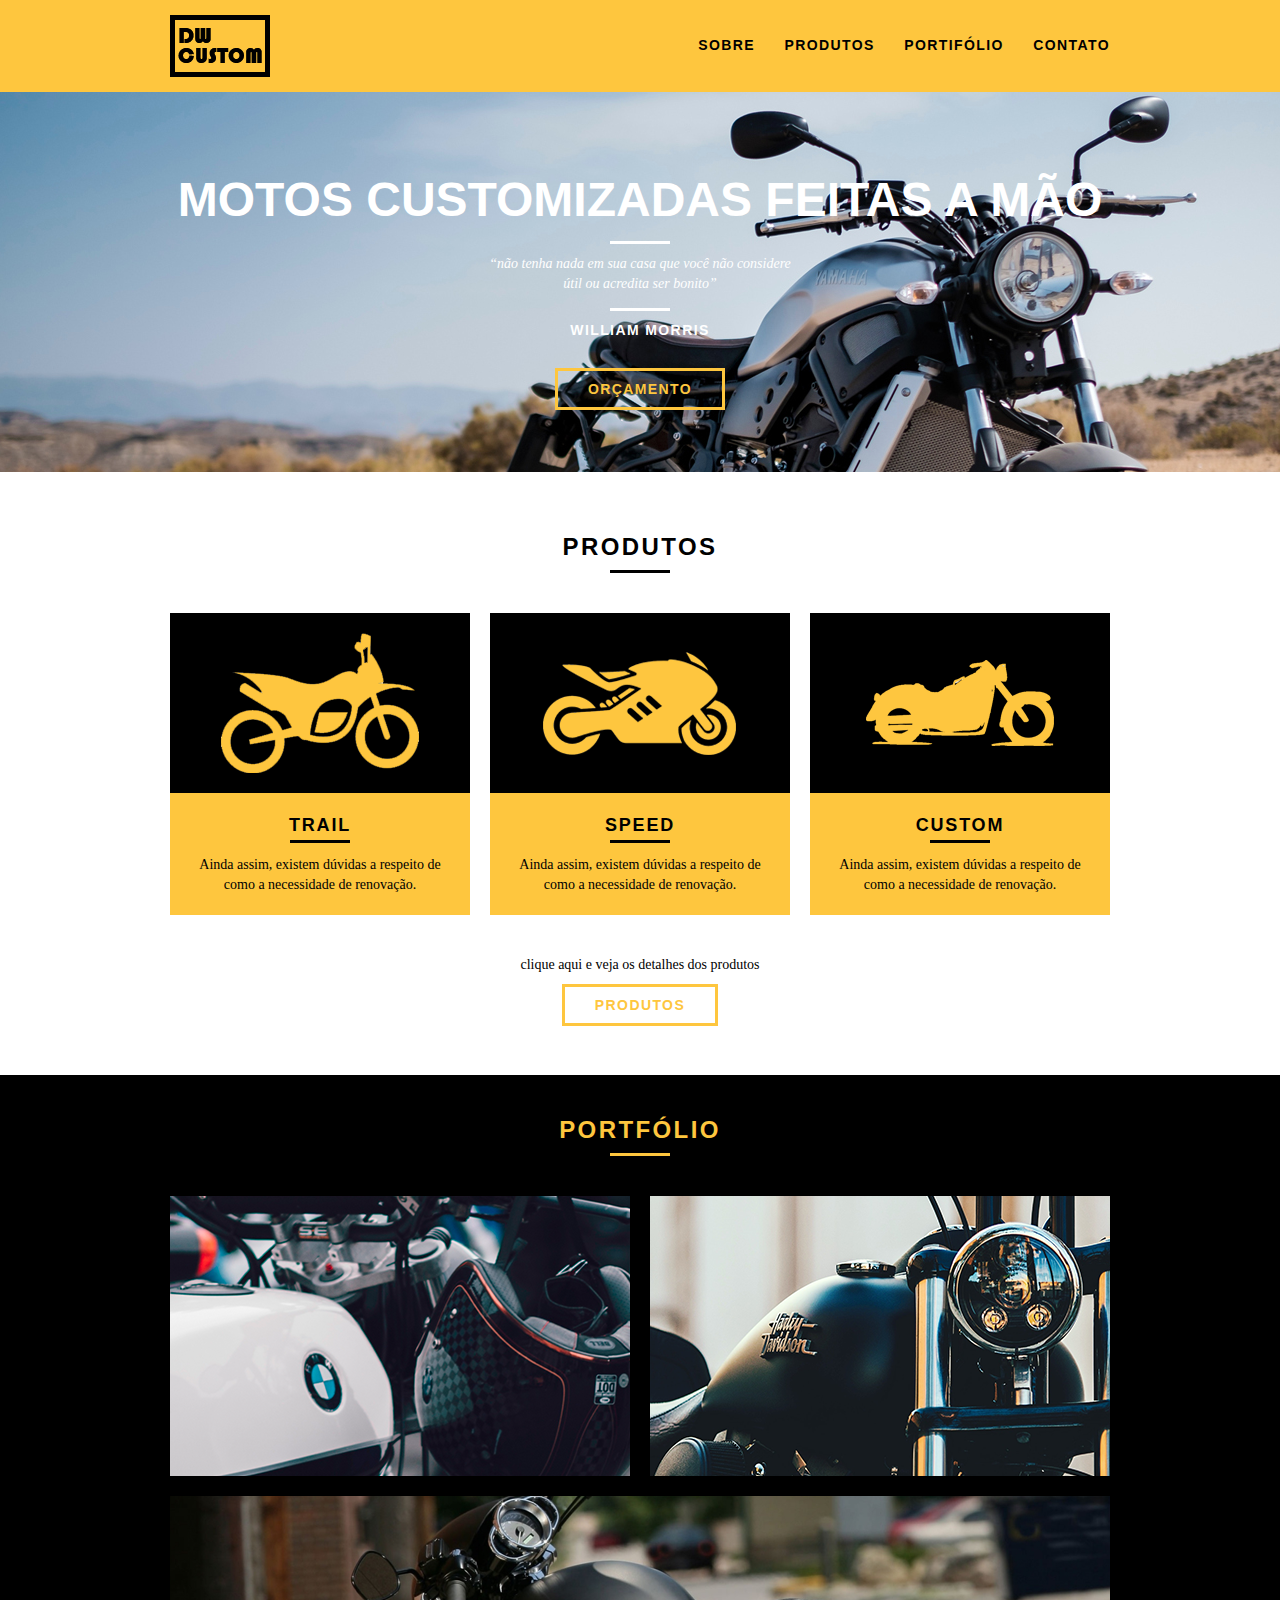
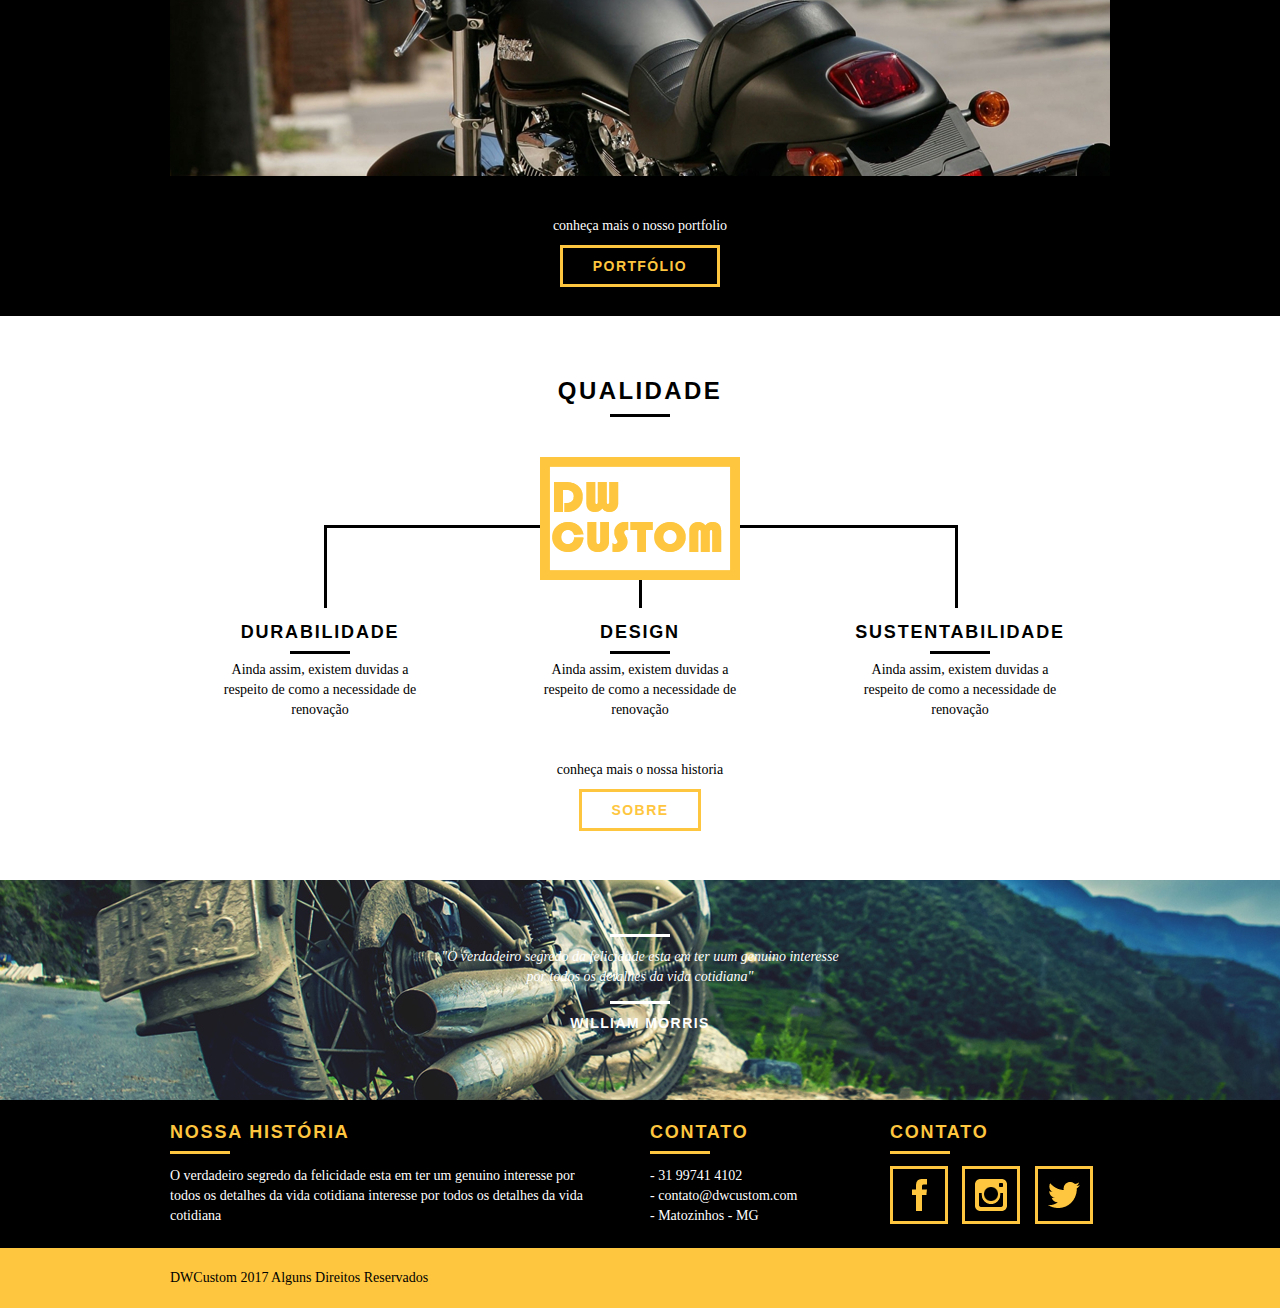
==== web/index.html @ bcb13398 "Site Pronto" ====
<!DOCTYPE html>
<html lang="pt-br">
	<head>
		<meta charset="utf-8">
		<title>DW Custom</title>
		<link rel="stylesheet" href="css/normalize.css">
		<link rel="stylesheet" href="css/reset.css">
		<link rel="stylesheet" href="css/grid.css">
		<link rel="stylesheet" href="css/style.css">
		<link rel="stylesheet" href="css/responsivo.css">

	</head>
	<body>
		<!-- -->
		<header class="header">
			<div class="container">
				<a href="index.html" class="grid-4">
					<img src="img/dwcustom.png" alt="Dw Custom">
				</a>
				<nav class="grid-12 header_menu">
					<ul>
						<li><a href="sobre.html">Sobre</a></li>
						<li><a href="produtos.html">Produtos</a></li>
						<li><a href="portfolio.html">Portifólio</a></li>
						<li><a href="contato.html">Contato</a></li>
					</ul>
				</nav>
			</div>
		</header>

		<section class="introducao">
			<div class="container">
				<h1>Motos Customizadas Feitas a Mão</h1>
				<blockquote class="quote-externo">
					<p>“não tenha nada em sua casa que você não considere útil ou acredita ser bonito”</p>
					<cite>WILLIAM MORRIS</cite>
				</blockquote>
				<a href="produtos.html" class="btn">Orçamento</a>
			</div>
		</section>

		<section class="produtos container">
			<h2 class="subtitulo">Produtos</h2>
			<ul class="produtos_lista">

				<li class="grid-1-3">
					<div class="produto_icone">
						<img src="img/produtos/trail.png" alt="Bikcraft Passeio">
					</div>
					<h3>Trail</h3>
					<p>Ainda assim, existem dúvidas a respeito de como a necessidade de renovação.</p>
				</li>

				<li class="grid-1-3">
					<div class="produto_icone">
						<img src="img/produtos/speed.png" alt="Bikcraft Passeio">
					</div>
					<h3>Speed</h3>
					<p>Ainda assim, existem dúvidas a respeito de como a necessidade de renovação.</p>
				</li>

				<li class="grid-1-3">
					<div class="produto_icone">
						<img src="img/produtos/custom.png" alt="Bikcraft Passeio">
					</div>
					<h3>Custom</h3>
					<p>Ainda assim, existem dúvidas a respeito de como a necessidade de renovação.</p>
				</li>

			</ul>

			<div class="call">
				<p>clique aqui e veja os detalhes dos produtos</p>
				<a href="produtos.html" class="btn btn-preto">Produtos</a>
			</div>

		</section>

		<!-- Fecha Produtos -->
		<section class="portfolio">
			<div class="container">
				<h2 class="subtitulo">Portfólio</h2>
				<ul class="portfolio_lista">
					<li class="grid-8"><img src="img/portfolio/foto-1.png" alt="Foto Um"></li>
					<li class="grid-8"><img src="img/portfolio/foto-2.png" alt="Foto Dois"></li>
					<li class="grid-16"><img src="img/portfolio/foto-3.png" alt="Foto Tres"></li>
				</ul>
				<div class="call">
					<p>conheça mais o nosso portfolio</p>
					<a href="portfolio.html" class="btn">Portfólio</a>
				</div>
			</div>

		</section>

		<section class="qualidade container">
			<h2 class="subtitulo">Qualidade</h2>
			<img src="img/dwcustom-qualidade.png" alt="dwcustom">
			<ul class="qualidade_lista">
				<li class="grid-1-3">
					<h3>Durabilidade</h3>
					<p>Ainda assim, existem duvidas a respeito de como a necessidade de renovação</p>
				</li>
				<li class="grid-1-3">
					<h3>Design</h3>
					<p>Ainda assim, existem duvidas a respeito de como a necessidade de renovação</p>
				</li>
				<li class="grid-1-3">
					<h3>Sustentabilidade</h3>
					<p>Ainda assim, existem duvidas a respeito de como a necessidade de renovação</p>
				</li>
			</ul>
			<div class="call">
				<p>conheça mais o nossa historia</p>
				<a href="sobre.html" class="btn btn-preto">Sobre</a>
			</div>
		</section>

		<section class="quebra">
			<blockquote class="quote-externo container">
				<p>"O verdadeiro segredo da felicidade esta em ter uum genuino interesse por todos os detalhes da vida cotidiana"</p>
				<cite>WILLIAM MORRIS</cite>
			</blockquote>
		</section>

		<footer>
			<div class="footer">
				<div class="container">

					<div class="grid-8 footer_historia">
						<h3>Nossa História</h3>
						<p>O verdadeiro segredo da felicidade esta em ter um genuino
							 interesse por todos os detalhes da vida cotidiana
							 interesse por todos os detalhes da vida cotidiana</p>
					</div>

					<div class="grid-4 footer_contato">
						<h3>Contato</h3>
						<ul>
							<li>- 31 99741 4102</li>
							<li>- contato@dwcustom.com</li>
							<li>- Matozinhos - MG</li>
						</ul>
					</div>

					<div class="grid-4 footer_redes">
						<h3>Contato</h3>
						<ul>
							<li><a href="http://facebook.com" target="_blank"><img src="img/redes-sociais/facebook.png" alt="facebook"></a></li>
							<li><a href="http://instagram.com" target="_blank"><img src="img/redes-sociais/instagram.png" alt="facebook"></a></li>
							<li><a href="http://twitter.com" target="_blank"><img src="img/redes-sociais/twitter.png" alt="facebook"></a></li>

						</ul>
					</div>
				</div>
			</div>
			<div class="copy">
				<div class="container">
					<p class="grid-16">DWCustom 2017 Alguns Direitos Reservados</p>
				</div>

			</div>
		</footer>


	</body>
</html>
---- web/css/grid.css ----
*, *:before, *:after {
  -webkit-box-sizing: border-box;
  -moz-box-sizing: border-box;
  box-sizing: border-box;
}

.container {
	width: 960px;
	margin: 0 auto;
	padding: 0px;
	position: relative;
}

.container:after, .container:before {
	content: " ";
	display: table;
}

.container:after {
	clear: both;
}

.grid-1, .grid-2, .grid-3, .grid-4, .grid-5, .grid-6, .grid-7, .grid-8, .grid-9, .grid-10, .grid-11, .grid-12, .grid-13, .grid-14, .grid-15, .grid-16, .grid-1-3 {
	float: left;
	margin-left: 10px;
	margin-right: 10px;
}

.grid-1 	{width: 40px;}
.grid-2 	{width: 100px;}
.grid-3 	{width: 160px;}
.grid-4 	{width: 220px;}
.grid-5 	{width: 280px;}
.grid-6 	{width: 340px;}
.grid-7 	{width: 400px;}
.grid-8 	{width: 460px;}
.grid-9 	{width: 520px;}
.grid-10 	{width: 580px;}
.grid-11 	{width: 640px;}
.grid-12 	{width: 700px;}
.grid-13 	{width: 760px;}
.grid-14 	{width: 820px;}
.grid-15 	{width: 880px;}
.grid-16 	{width: 940px;}
.grid-1-3	{width: 300px;}

@media only screen and (min-width: 768px) and (max-width: 959px) {

  .container {
  	width: 768px;
  }

  .grid-1 	{width: 28px;}
  .grid-2 	{width: 76px;}
  .grid-3 	{width: 124px;}
  .grid-4 	{width: 172px;}
  .grid-5 	{width: 220px;}
  .grid-6 	{width: 268px;}
  .grid-7 	{width: 316px;}
  .grid-8 	{width: 364px;}
  .grid-9 	{width: 412px;}
  .grid-10 	{width: 460px;}
  .grid-11 	{width: 508px;}
  .grid-12 	{width: 556px;}
  .grid-13 	{width: 604px;}
  .grid-14 	{width: 652px;}
  .grid-15 	{width: 700px;}
  .grid-16 	{width: 748px;}
  .grid-1-3	{width: 236px;}

}

@media only screen and (max-width: 767px) {
  .container {
  	width: 300px;
  }

  .grid-1, .grid-2, .grid-3, .grid-4, .grid-5, .grid-6, .grid-7, .grid-8, .grid-9, .grid-10, .grid-11, .grid-12, .grid-13, .grid-14, .grid-15, .grid-16, .grid-1-3 {
    width: 300px;
    margin: 0 0 20px 0;
    float: none;
  }
}
---- web/css/style.css ----
/* Estilos Gerais */

body {
	font-family: Arial, Helvetica, sans-serif;
}

p {
	font-family: Georgia, "Times New Roman", serif;
	font-size: 14px;
	line-height: 20px;
}

img {
	display: block;
	max-width: 100%;
}

.btn {
	border: 3px solid #fec63e;
	padding: 10px 30px;
	color: #fec63e;
	font-size: 14px;
	line-height: 20px;
	text-transform: uppercase;
	font-weight: bold;
	letter-spacing: .1em;
}

.btn:hover {
	color: #fff;
	border-color: #fff;
}

.btn.btn-preto:hover {
	color: #000;
	border-color: #000;
}

.subtitulo {
	font-size: 24px;
	line-height: 30px;
	font-weight: bold;
	letter-spacing: .1em;
	color: #000;
	text-transform: uppercase;
	text-align: center;
	margin-bottom: 40px;
}

.subtitulo:after {
	content: "";
	display: block;
	width: 60px;
	height: 3px;
	background: #000;
	margin: 8px auto;
}

.subtitulo-interno {
	font-size: 24px;
	line-height: 30px;
	font-weight: bold;
	letter-spacing: .1em;
	color: #000;
	text-transform: uppercase;
	margin-bottom: 20px;
}

.subtitulo-interno:after {
	content: "";
	display: block;
	width: 60px;
	height: 3px;
	background: #000;
	margin: 8px 0;
}

/* Header */

.header {
	position: fixed;
	top: 0;
	width: 100%;
	background: #fec63e; /* Amarelo */
	padding: 15px 0;
	z-index: 10;
}

.header_menu {
	text-align: right;
}

.header_menu ul li {
	display: inline-block;
	margin-left: 25px;
	margin-top: 20px;
}

.header_menu ul li a {
	color: #000;
	font-weight: bold;
	text-transform: uppercase;
	letter-spacing: .1em;
	font-size: 14px;
	line-height: 20px;
	padding: 10px 0;
}

.header_menu ul li a:hover {
	color: #FFF;
}

.header_menu ul li a.menu_ativo {
	color: #FFF;
}

/* Introdução */

.introducao {
	width: 100%;
	height: 380px;
	background: url("../img/bg.jpg") no-repeat center;
	background-size: cover;
	margin-top: 92px;
	text-align: center;
	padding-top: 80px;
}

.introducao h1 {
	font-size: 48px;
	color: #FFF;
	font-weight: bold;
	text-transform: uppercase;
}

.quote-externo {
	max-width: 320px;
	margin: 0 auto;
	margin-bottom: 40px;
	color: white;
}

.quote-externo p {
	font-style: italic;
}

.quote-externo p:before, .quote-externo p:after {
	content: "";
	display: block;
	width: 60px;
	height: 3px;
	background: #fff;
	margin: 14px auto 10px auto;
}

.quote-externo cite {
	font-style: normal;
	font-weight: bold;
	font-size: 14px;
	letter-spacing: .1em;
}

/*Introducao Interna*/

.introducao-interna {
	width: 100%;
	margin-top: 92px;
	height: 160px;
	background-size: cover;
	text-align: center;
	color: #fff;
	padding-top: 30px;
}

.introducao-interna h1 {
	font-size: 36px;
	font-weight: bold;
	text-transform: uppercase;
}

.introducao-interna h1:after {
	content: "";
	display: block;
	width: 60px;
	height: 3px;
	background: #fff;
	margin: 6px auto 10px auto;
}


/*Produtos*/

.produtos {
	padding: 60px 0;
}

.produtos_lista li{
	background: #fec63e;
	text-align: center;
}

.produtos_lista li img{
	margin: 0 auto;
}

.produtos_lista li h3{
	font-weight: bold;
	font-size: 18px;
	line-height: 25px;
	text-transform: uppercase;
	letter-spacing: .1em;
	margin-top: 20px;
}

.produtos_lista li h3:after{
	content: "";
	display: block;
	width: 60px;
	height: 3px;
	background: #000;
	margin: 2px auto;
}

.produtos_lista li p {
	padding: 10px 20px 20px 20px;
}

.produto_icone {
	background: #000;
	padding: 20px;
}

.call {
	padding-top: 40px;
	text-align: center;
	clear: both;
}

.call p{
	margin-bottom: 20px;
}

/*Portfólio*/

.portfolio {
	width: 100%;
	background: #000;
	padding: 40px 0;
}

.portfolio .subtitulo {
	color: #fec63e;
}

.portfolio .subtitulo:after {
	background: #fec63e;
}

.portfolio_lista li:last-child {
	margin-top: 20px;
}

.portfolio .call p {
	color: #fff;
}

/*Qualidade*/

.qualidade {
	padding: 60px 0;
}

.qualidade:after {
	content: "";
	width: 634px;
	height: 83px;
	display: block;
	background: url("../img/linhas.png") no-repeat center;
	position: absolute;
	top: 209px;
	right: 162px;
	z-index: -1;
}

.qualidade img{
	margin: 0 auto;
}

.qualidade_lista {
	padding-top: 20px;
	overflow: auto; /* clear-fix */
}

.qualidade_lista li {
	text-align: center;
	padding: 0 40px;
}

.qualidade_lista li h3{
	font-weight: bold;
	font-size: 18px;
	line-height: 25px;
	text-transform: uppercase;
	letter-spacing: .1em;
	margin-top: 20px;
}

.qualidade_lista li h3:after{
	content: "";
	display: block;
	width: 60px;
	height: 3px;
	background: #000;
	margin: 6px auto;
}

/*Quebra*/

.quebra {
	width: 100%;
	height: 220px;
	background: url("../img/bg-footer.jpg") no-repeat center;
	background-size: cover;
	text-align: center;
	padding-top: 40px;
}

.quebra .quote-externo {
	max-width: 400px;
}

/*Footer*/

.footer {
	width: 100%;
	background: #000;
	color: #fff;
	padding: 20px 0;
}

.footer h3 {
	font-size: 18px;
	line-height: 25px;
	color: #fec63e;
	text-transform: uppercase;
	letter-spacing: .1em;
	font-weight: bold;
}

.footer h3:after {
	content: "";
	display: block;
	width: 60px;
	height: 3px;
	background: #fec63e;
	margin: 6px 0 12px 0;
}

.footer_historia {
	padding-right: 40px;
}

.footer_contato ul li {
	font-size: 14px;
	line-height: 20px;
	font-family: Georgia, "Times New Roman", serif;
}

.footer_redes ul li {
	display: inline-block;
	margin-right: 10px;
}

.footer_redes ul li a {
	border: 3px solid #fec63e;
	display: block;
	padding: 10px;
}

.footer_redes ul li a:hover {
	border-color: #fff;
}

.copy {
	width: 100%;
	background: #fec63e;
	padding: 20px 0;
}
---- web/css/responsivo.css ----
/*Estilo para Tablets*/


@media only screen and (min-width: 768px) and (max-width: 959px) {

/*Qualidade_home */

  .qualidade:after {
    right: 66px;
  }

  .qualidade_lista li {
  	padding: 0 10px;
  }

/* Footer */

  .footer_redes ul li a {
  	border: 3px solid #fec63e;
  	display: block;
  	padding: 6px;
  }

  .footer_redes ul li a img{
  	width: 26px;
    height: 26px;
  }

/*Produtos*/
  .produto_item h2 {
  	top: -150px;
  	margin-bottom: -56px;
  }

  .produto_icone {
  	padding: 41px 0;
  }

  .produto_info p{
  	font-size: 14px;
  	line-height: 20px;
  	height: 122px;
  	padding: 20px 30px;
  }

  .produto_info ul li {
  	width: 181px;
  	height: 49px;
  }

}

/*Final do Estilo para Tablet */


/*Estilo para Smartphone*/
@media only screen and (max-width: 767px) {

  /*Header*/

  .header {
    position: relative;
  }

  .header img{
    margin: 0 auto 10px auto;
    padding-bottom: 0px;
  }

  .header_menu{
    text-align: center;
  }

  .header_menu ul li {
    margin: 5px;
  }
  .header_menu ul li a {
    border: 4px solid #000;
    width: 136px;
    display: block;
    float: left;
  }

  .header_menu ul li a:hover {
    border-color: #fff;
  }

  .header_menu ul li a.menu_ativo {
  	border-color: #FFF;
  }


  /* Introdução */
  .introducao {
    margin-top: 0px;
    padding-top: 40px;
    background: url("../img/bg-mobile.jpg") no-repeat center;
  	background-size: cover;
  }

  .introducao h1 {
  	font-size: 36px;
  }
/* Introdução Interna */

  .introducao-interna {
  	margin-top: 0px;
  }

/*Call*/
  .call {
  	padding-top: 10px;

  }
/*Qualidade*/
  .qualidade:after {
    display: none;
  }

/*Missão*/
  .missao_sobre p {
    font-size: 14px;
    line-height: 20px;
  	padding-right: 0px;
  }

  .missao_sobre ul li {
    font-size: 14px;
    line-height: 25px;
  }

/*Produtos*/
    .produto_item h2 {
    	top: -100px;
    	margin-bottom: -68px;
    }

    .produto_icone {
    	padding: 41px 0;
    }

    .produto_info p{
    	font-size: 14px;
    	line-height: 20px;
      height: auto;
    	padding: 20px 30px;
    }

    .produto_info ul li {
    	width: 149px;
    	height: 49px;
      font-size: 14px;
      line-height: 20px;
      padding-top: 14px;
    }

    .form {
    	padding-right: 0px;
    }

    .orcamento_dados ul {
    	padding-right: 0px;
    }

/*Contato*/
  .contato_form {
  	padding-right: 0px;
    margin-bottom: 20px;
  }
}
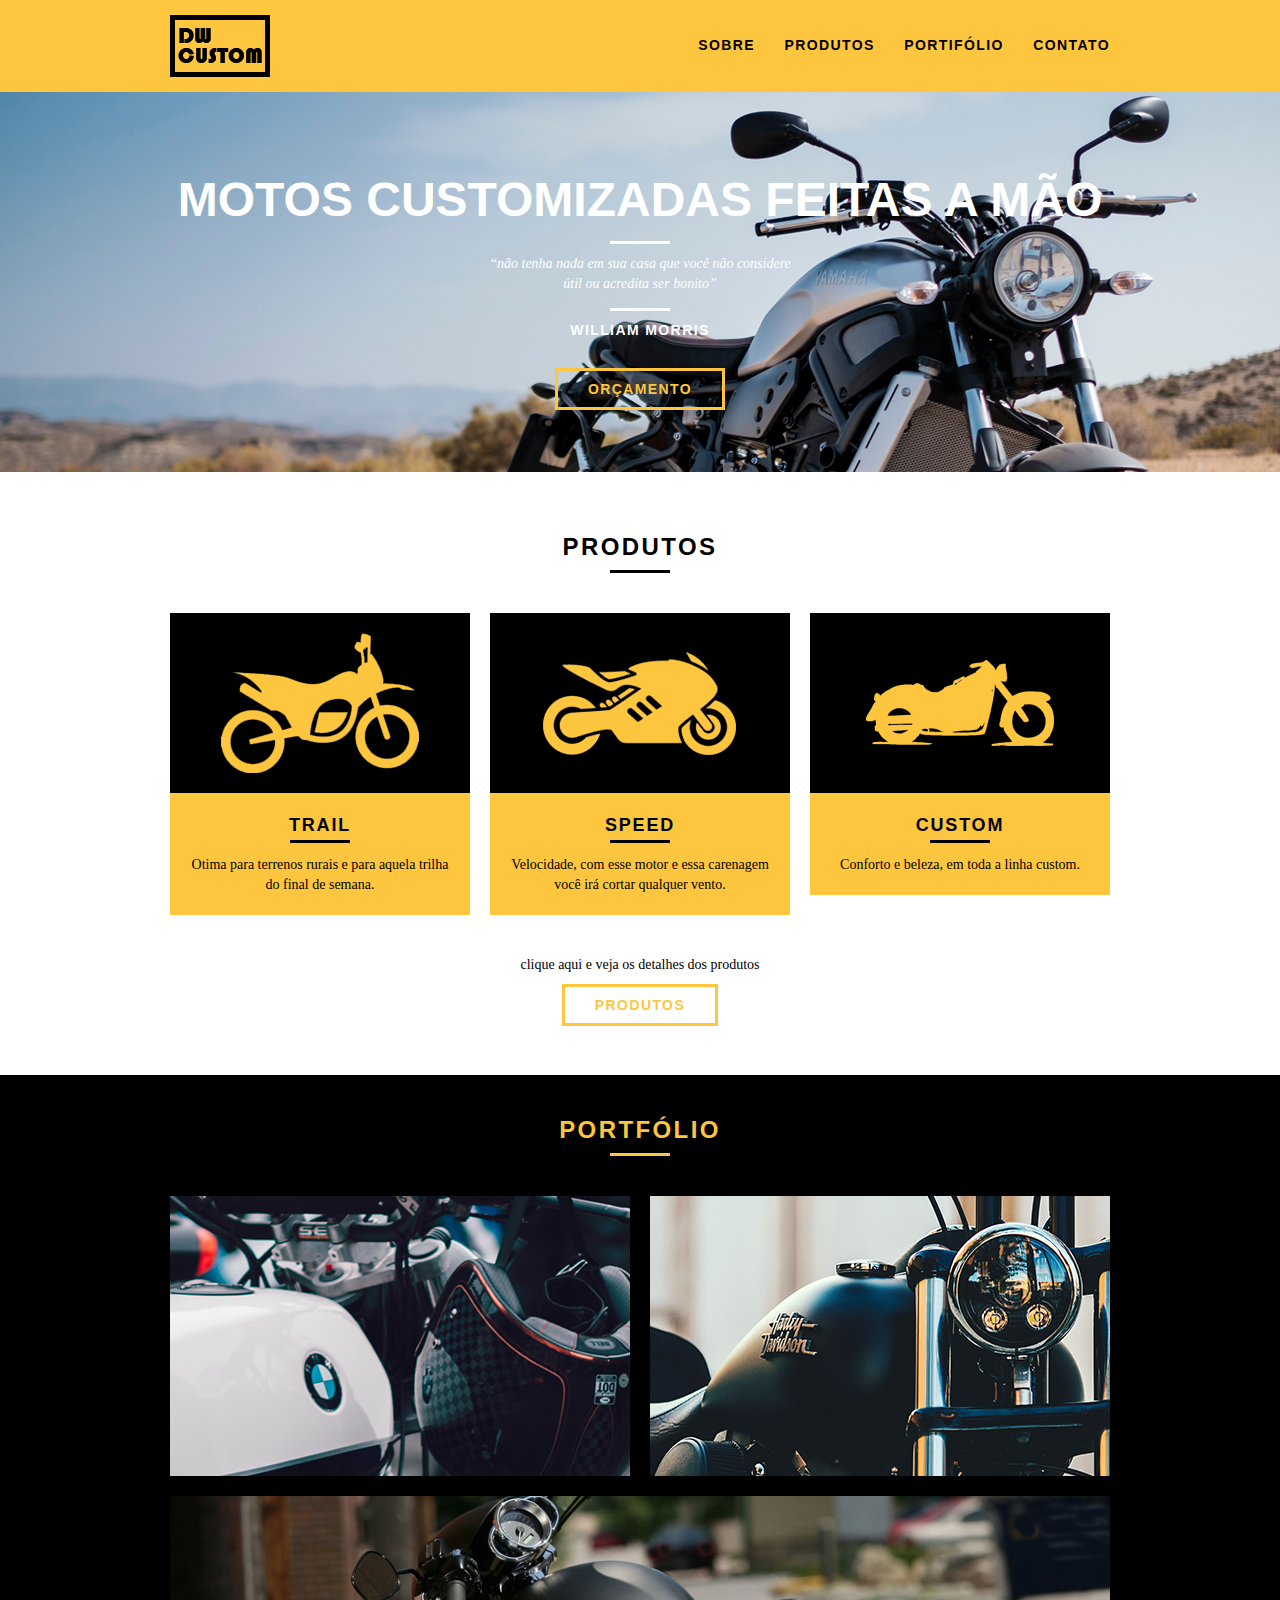
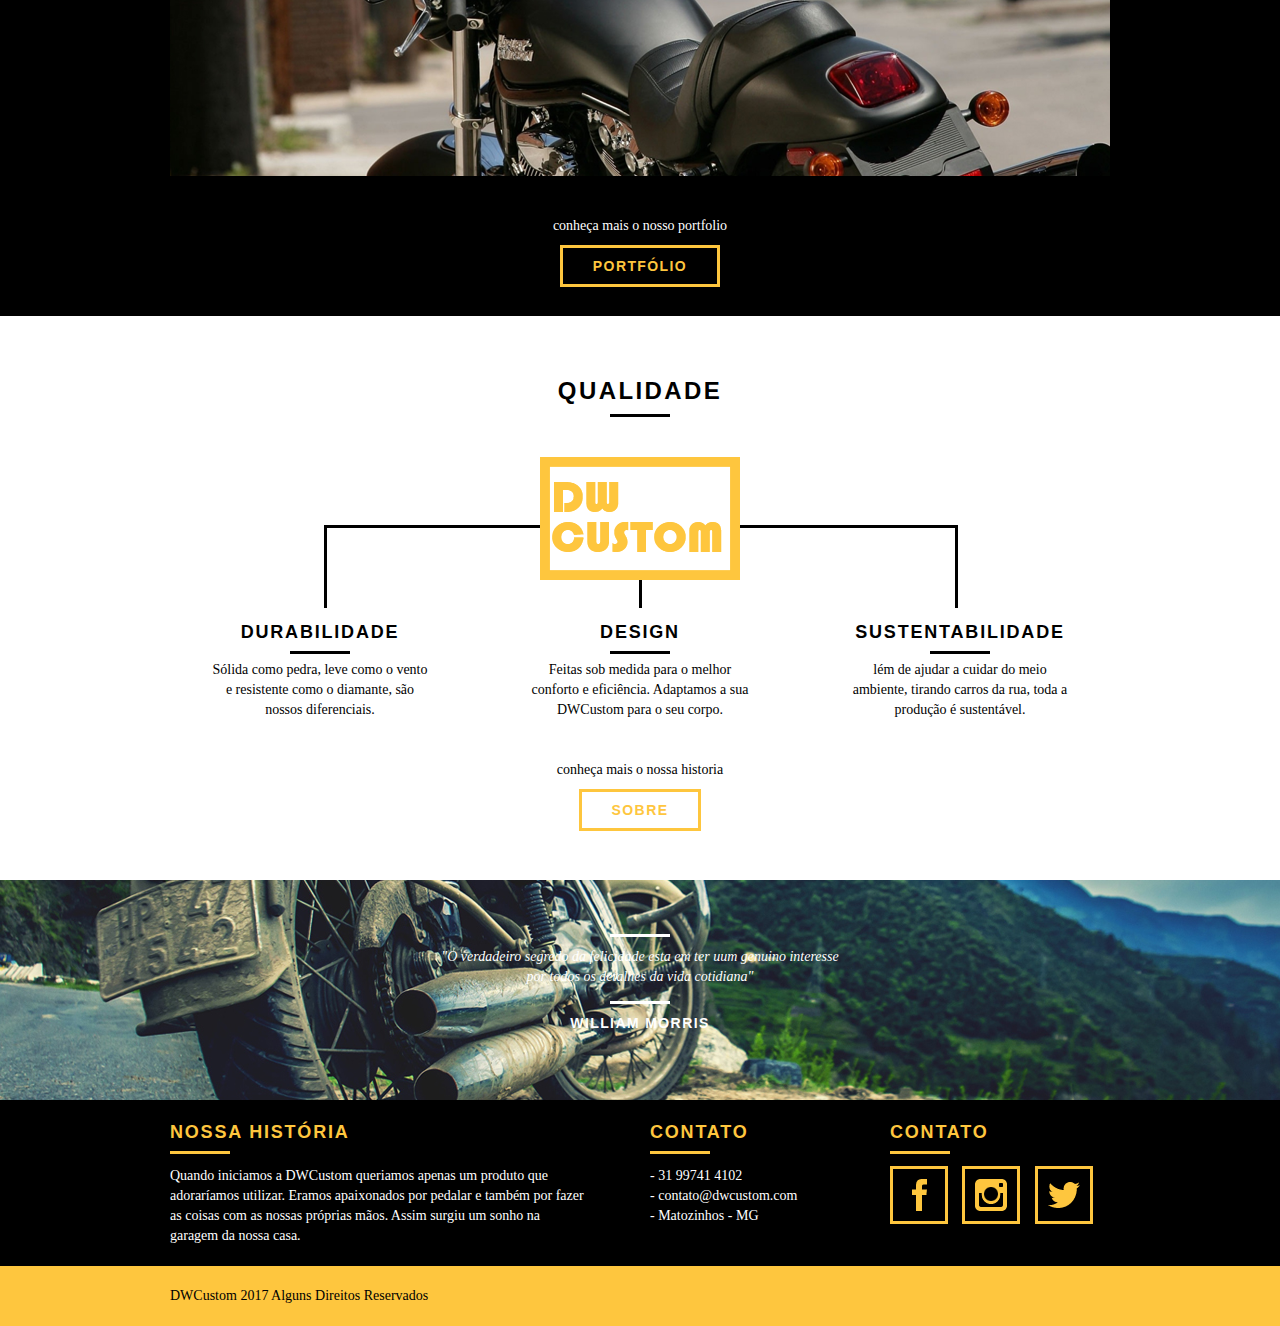
==== commit 7adb528c: "Otimização para SEO" ====
--- a/web/index.html
+++ b/web/index.html
@@ -2,13 +2,24 @@
 <html lang="pt-br">
 	<head>
 		<meta charset="utf-8">
-		<title>DW Custom</title>
+		<title>DW Custom - Motos Personalizadas</title>
+		<meta name="description" content="Compre sua moto personalizada na DWCustom. Possuímos modelos trail, Speed e Custom">
+
+		<meta name="og:type" content="website" />
+		<meta name="og:title" content="DW Custom - Motos Personalizadas"/>
+		<meta name="og:description" content="Compre sua moto personalizada na DWCustom. Possuímos modelos trail, Speed e Custom"/>
+		<meta name="og:url" content="http://dwcustom.com.br" />
+		<meta name="og:image" content="http://dwcustom.com.br/img/og-image.png">
+
+		<meta name="viewport" content="width=device-width, initial-scale=1">
+
+		<link rel="shortcut icon" href="favicon.ico">
 		<link rel="stylesheet" href="css/normalize.css">
 		<link rel="stylesheet" href="css/reset.css">
 		<link rel="stylesheet" href="css/grid.css">
 		<link rel="stylesheet" href="css/style.css">
 		<link rel="stylesheet" href="css/responsivo.css">
-
+		<script type="text/javascript" src="js/libs/modernizr.custom.45655.js"></script>
 	</head>
 	<body>
 		<!-- -->
@@ -39,7 +50,7 @@
 			</div>
 		</section>
 
-		<section class="produtos container">
+		<section class="produtos container animar">
 			<h2 class="subtitulo">Produtos</h2>
 			<ul class="produtos_lista">
 
@@ -48,7 +59,7 @@
 						<img src="img/produtos/trail.png" alt="Bikcraft Passeio">
 					</div>
 					<h3>Trail</h3>
-					<p>Ainda assim, existem dúvidas a respeito de como a necessidade de renovação.</p>
+					<p>Otima para terrenos rurais e para aquela trilha do final de semana.</p>
 				</li>
 
 				<li class="grid-1-3">
@@ -56,7 +67,7 @@
 						<img src="img/produtos/speed.png" alt="Bikcraft Passeio">
 					</div>
 					<h3>Speed</h3>
-					<p>Ainda assim, existem dúvidas a respeito de como a necessidade de renovação.</p>
+					<p>Velocidade, com esse motor e essa carenagem você irá cortar qualquer vento.</p>
 				</li>
 
 				<li class="grid-1-3">
@@ -64,7 +75,7 @@
 						<img src="img/produtos/custom.png" alt="Bikcraft Passeio">
 					</div>
 					<h3>Custom</h3>
-					<p>Ainda assim, existem dúvidas a respeito de como a necessidade de renovação.</p>
+					<p>Conforto e beleza, em toda a linha custom.</p>
 				</li>
 
 			</ul>
@@ -80,11 +91,11 @@
 		<section class="portfolio">
 			<div class="container">
 				<h2 class="subtitulo">Portfólio</h2>
-				<ul class="portfolio_lista">
-					<li class="grid-8"><img src="img/portfolio/foto-1.png" alt="Foto Um"></li>
-					<li class="grid-8"><img src="img/portfolio/foto-2.png" alt="Foto Dois"></li>
-					<li class="grid-16"><img src="img/portfolio/foto-3.png" alt="Foto Tres"></li>
-				</ul>
+				<div class="portfolio_lista">
+					<div class="grid-8"><img src="img/portfolio/foto-1.png" alt="Foto Um"></div>
+					<div class="grid-8"><img src="img/portfolio/foto-2.png" alt="Foto Dois"></div>
+					<div class="grid-16"><img src="img/portfolio/foto-3.png" alt="Foto Tres"></div>
+				</div>
 				<div class="call">
 					<p>conheça mais o nosso portfolio</p>
 					<a href="portfolio.html" class="btn">Portfólio</a>
@@ -99,15 +110,15 @@
 			<ul class="qualidade_lista">
 				<li class="grid-1-3">
 					<h3>Durabilidade</h3>
-					<p>Ainda assim, existem duvidas a respeito de como a necessidade de renovação</p>
+					<p>Sólida como pedra, leve como o vento e resistente como o diamante, são nossos diferenciais.</p>
 				</li>
 				<li class="grid-1-3">
 					<h3>Design</h3>
-					<p>Ainda assim, existem duvidas a respeito de como a necessidade de renovação</p>
+					<p>Feitas sob medida para o melhor conforto e eficiência. Adaptamos a sua DWCustom para o seu corpo.</p>
 				</li>
 				<li class="grid-1-3">
 					<h3>Sustentabilidade</h3>
-					<p>Ainda assim, existem duvidas a respeito de como a necessidade de renovação</p>
+					<p>lém de ajudar a cuidar do meio ambiente, tirando carros da rua, toda a produção é sustentável.</p>
 				</li>
 			</ul>
 			<div class="call">
@@ -129,9 +140,7 @@
 
 					<div class="grid-8 footer_historia">
 						<h3>Nossa História</h3>
-						<p>O verdadeiro segredo da felicidade esta em ter um genuino
-							 interesse por todos os detalhes da vida cotidiana
-							 interesse por todos os detalhes da vida cotidiana</p>
+						<p>Quando iniciamos a DWCustom queriamos apenas um produto que adoraríamos utilizar. Eramos apaixonados por pedalar e também por fazer as coisas com as nossas próprias mãos. Assim surgiu um sonho na garagem da nossa casa.</p>
 					</div>
 
 					<div class="grid-4 footer_contato">
@@ -149,7 +158,6 @@
 							<li><a href="http://facebook.com" target="_blank"><img src="img/redes-sociais/facebook.png" alt="facebook"></a></li>
 							<li><a href="http://instagram.com" target="_blank"><img src="img/redes-sociais/instagram.png" alt="facebook"></a></li>
 							<li><a href="http://twitter.com" target="_blank"><img src="img/redes-sociais/twitter.png" alt="facebook"></a></li>
-
 						</ul>
 					</div>
 				</div>
@@ -162,6 +170,12 @@
 			</div>
 		</footer>
 
+		<!-- Java script -->
+		<script type="text/javascript" src="js/libs/jquery-3.2.1.min.js"></script>
+		<script type="text/javascript" src="js/plugins.js"></script>
+		<script type="text/javascript" src="js/main.js"></script>
+		<!-- Java script -->
+
 
 	</body>
 </html>
--- a/web/css/style.css
+++ b/web/css/style.css
@@ -256,7 +256,7 @@
 	background: #fec63e;
 }
 
-.portfolio_lista li:last-child {
+.portfolio_lista div:last-of-type {
 	margin-top: 20px;
 }
 
